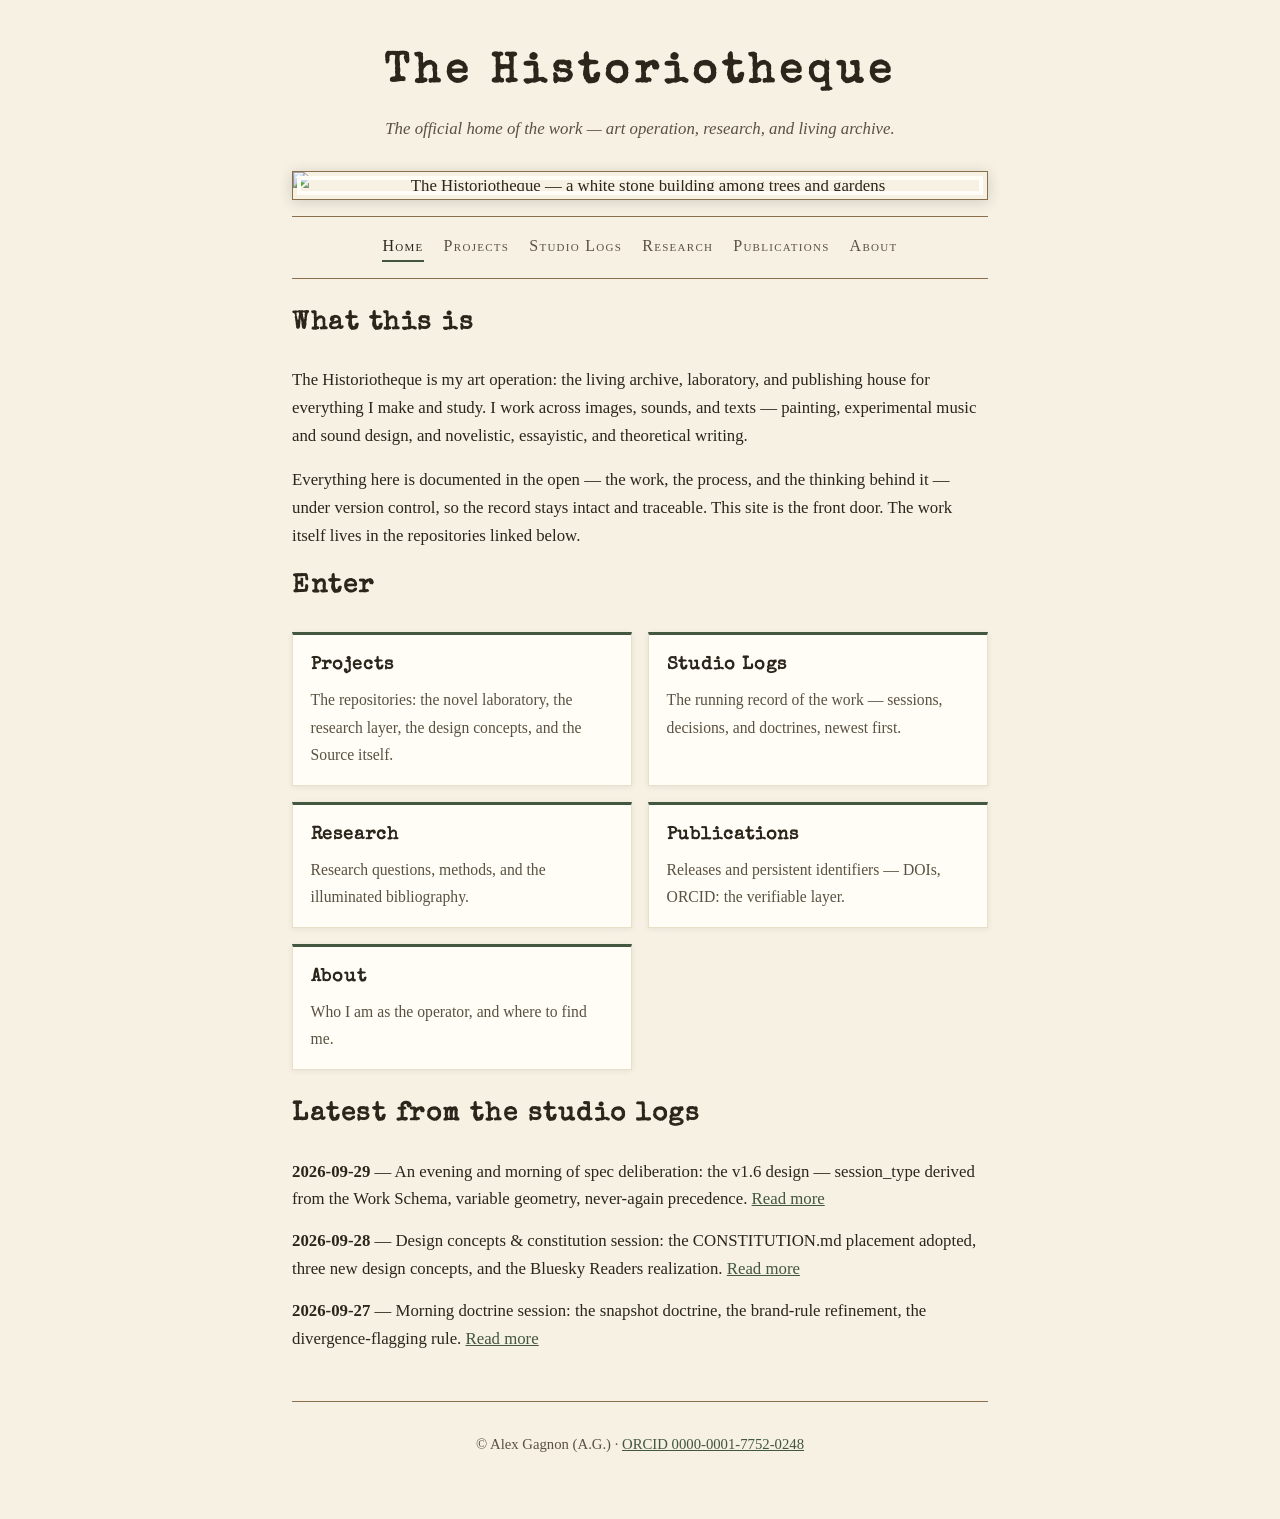
==== index.html @ 987bd459 "Launch the Historiotheque official website (GitHub Pages) Description: First version of the organiza" ====
<!DOCTYPE html>
<html lang="en">
<head>
<meta charset="utf-8">
<meta name="viewport" content="width=device-width, initial-scale=1">
<title>The Historiotheque — Official Home</title>
<meta name="description" content="The Historiotheque: the official home of the work — art operation, research, and living archive of interdisciplinary artist-researcher Alex Gagnon (A.G.).">
<link rel="stylesheet" href="css/style.css">
<link rel="preconnect" href="https://fonts.googleapis.com">
<link rel="preconnect" href="https://fonts.gstatic.com" crossorigin>
<link href="https://fonts.googleapis.com/css2?family=Special+Elite&display=swap" rel="stylesheet">
</head>
<body>
<div class="wrap">

<header class="site-header">
  <h1 class="site-title">The Historiotheque</h1>
  <p class="tagline">The official home of the work — art operation, research, and living archive.</p>
  <img class="hero" src="images/the-historiotheque-building.jpg" alt="The Historiotheque — a white stone building among trees and gardens">
</header>

<nav class="site-nav">
  <a href="index.html" class="active">Home</a>
  <a href="projects.html">Projects</a>
  <a href="studio-logs.html">Studio Logs</a>
  <a href="research.html">Research</a>
  <a href="publications.html">Publications</a>
  <a href="about.html">About</a>
</nav>

<main>
  <section>
    <h2>What this is</h2>
    <p>The Historiotheque is my art operation: the living archive, laboratory, and publishing house for everything I make and study. I work across images, sounds, and texts — painting, experimental music and sound design, and novelistic, essayistic, and theoretical writing.</p>
    <p>Everything here is documented in the open — the work, the process, and the thinking behind it — under version control, so the record stays intact and traceable. This site is the front door. The work itself lives in the repositories linked below.</p>
  </section>

  <section>
    <h2>Enter</h2>
    <div class="cards">
      <a class="card" href="projects.html"><strong>Projects</strong><span>The repositories: the novel laboratory, the research layer, the design concepts, and the Source itself.</span></a>
      <a class="card" href="studio-logs.html"><strong>Studio Logs</strong><span>The running record of the work — sessions, decisions, and doctrines, newest first.</span></a>
      <a class="card" href="research.html"><strong>Research</strong><span>Research questions, methods, and the illuminated bibliography.</span></a>
      <a class="card" href="publications.html"><strong>Publications</strong><span>Releases and persistent identifiers — DOIs, ORCID: the verifiable layer.</span></a>
      <a class="card" href="about.html"><strong>About</strong><span>Who I am as the operator, and where to find me.</span></a>
    </div>
  </section>

  <section>
    <h2>Latest from the studio logs</h2>
    <ul class="log-teasers">
      <li><strong>2026-09-29</strong> — An evening and morning of spec deliberation: the v1.6 design — session_type derived from the Work Schema, variable geometry, never-again precedence. <a href="studio-logs.html">Read more</a></li>
      <li><strong>2026-09-28</strong> — Design concepts &amp; constitution session: the CONSTITUTION.md placement adopted, three new design concepts, and the Bluesky Readers realization. <a href="studio-logs.html">Read more</a></li>
      <li><strong>2026-09-27</strong> — Morning doctrine session: the snapshot doctrine, the brand-rule refinement, the divergence-flagging rule. <a href="studio-logs.html">Read more</a></li>
    </ul>
  </section>
</main>

<footer class="site-footer">
  <p>© Alex Gagnon (A.G.) · <a href="https://orcid.org/0000-0001-7752-0248">ORCID 0000-0001-7752-0248</a></p>
</footer>

</div>
</body>
</html>
---- css/style.css ----
/* The Historiotheque — visual design harmonized with the header image:
   parchment background, stone tones, foliage green, letterpress type. */

:root {
  --parchment: #f6f1e3;
  --paper: #fffdf6;
  --stone: #e7dfc9;
  --ink: #2b251b;
  --ink-soft: #5a5142;
  --moss: #43563f;
  --clay: #8a6f4d;
}

* { box-sizing: border-box; }

body {
  margin: 0;
  background: var(--parchment);
  color: var(--ink);
  font-family: Georgia, 'Times New Roman', serif;
  font-size: 1.05rem;
  line-height: 1.65;
}

.wrap {
  max-width: 46rem;
  margin: 0 auto;
  padding: 0 1.25rem 3rem;
}

/* Header */

.site-header {
  text-align: center;
  padding: 2.5rem 0 1rem;
}

.site-title {
  font-family: 'Special Elite', 'Courier New', monospace;
  font-size: 2.6rem;
  letter-spacing: 0.12em;
  margin: 0 0 0.4rem;
  color: var(--ink);
}

.tagline {
  font-style: italic;
  color: var(--ink-soft);
  margin: 0 0 1.75rem;
}

.hero {
  display: block;
  width: 100%;
  height: auto;
  border: 1px solid var(--clay);
  outline: 4px solid var(--paper);
  outline-offset: -9px;
  box-shadow: 0 2px 14px rgba(43, 37, 27, 0.18);
}

/* Navigation */

.site-nav {
  display: flex;
  flex-wrap: wrap;
  justify-content: center;
  gap: 0.25rem 1.25rem;
  padding: 1rem 0;
  margin-bottom: 1.5rem;
  border-top: 1px solid var(--clay);
  border-bottom: 1px solid var(--clay);
}

.site-nav a {
  color: var(--ink-soft);
  text-decoration: none;
  font-variant: small-caps;
  letter-spacing: 0.08em;
  font-size: 1rem;
}

.site-nav a:hover { color: var(--moss); }

.site-nav a.active {
  color: var(--ink);
  border-bottom: 2px solid var(--moss);
}

/* Content */

main h2 {
  font-family: 'Special Elite', 'Courier New', monospace;
  letter-spacing: 0.06em;
  font-size: 1.6rem;
  margin-top: 0;
}

main h3 {
  font-size: 1.2rem;
  margin-top: 2rem;
  color: var(--moss);
}

a { color: var(--moss); }
a:hover { color: var(--ink); }

/* Project cards */

.cards {
  display: grid;
  grid-template-columns: 1fr;
  gap: 1rem;
  margin: 1.5rem 0;
}

@media (min-width: 40rem) {
  .cards { grid-template-columns: 1fr 1fr; }
}

.card {
  display: block;
  background: var(--paper);
  border: 1px solid var(--stone);
  border-top: 3px solid var(--moss);
  padding: 1rem 1.1rem;
  text-decoration: none;
  color: var(--ink);
  box-shadow: 0 1px 6px rgba(43, 37, 27, 0.08);
}

.card:hover { border-top-color: var(--clay); }

.card strong {
  display: block;
  font-family: 'Special Elite', 'Courier New', monospace;
  letter-spacing: 0.05em;
  font-size: 1.1rem;
  margin-bottom: 0.35rem;
  color: var(--ink);
}

.card span { color: var(--ink-soft); font-size: 0.98rem; }

/* Lists */

.log-list, .pub-list, .log-teasers {
  list-style: none;
  padding: 0;
}

.log-list li, .pub-list li {
  background: var(--paper);
  border: 1px solid var(--stone);
  border-left: 3px solid var(--moss);
  padding: 0.9rem 1.1rem;
  margin-bottom: 1rem;
}

.log-list li p, .pub-list li p { margin: 0.4rem 0 0; }

.log-teasers li { margin-bottom: 0.9rem; }

/* Footer */

.site-footer {
  margin-top: 3rem;
  padding-top: 1rem;
  border-top: 1px solid var(--clay);
  text-align: center;
  color: var(--ink-soft);
  font-size: 0.92rem;
}
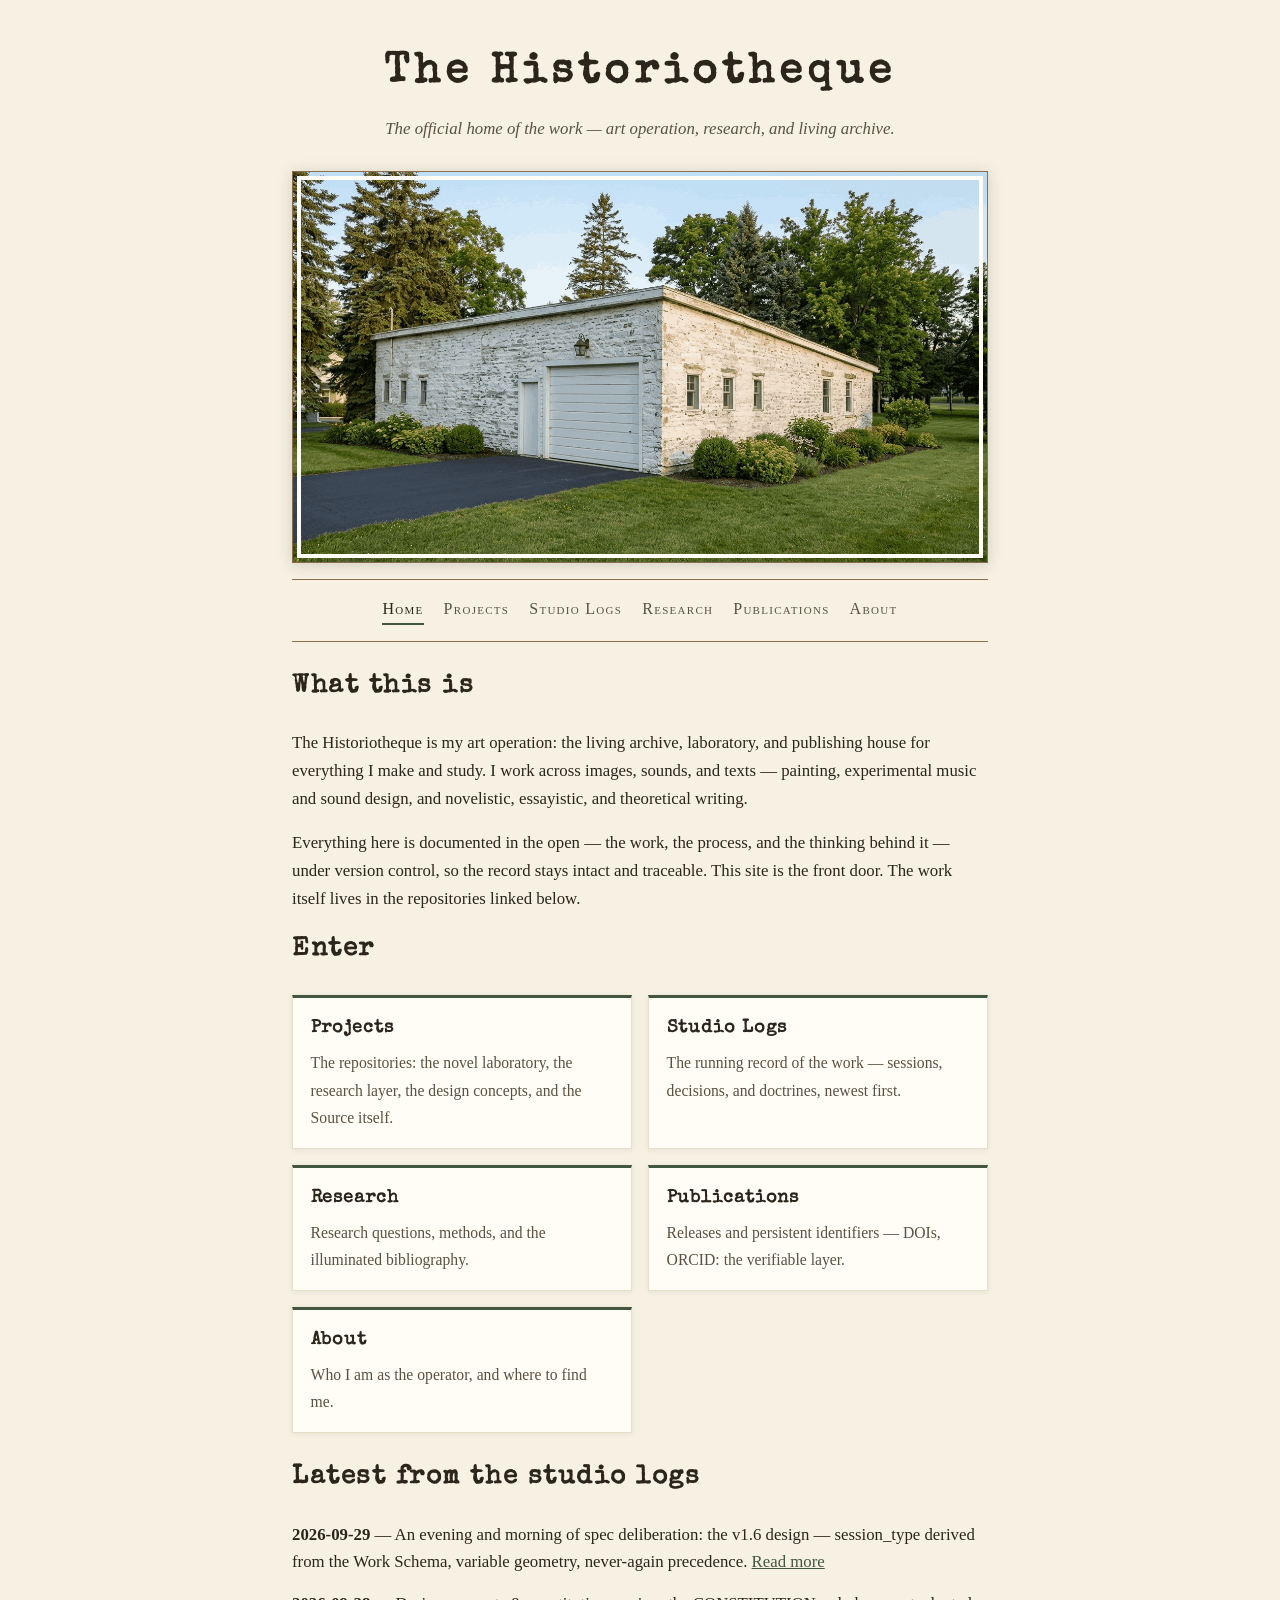
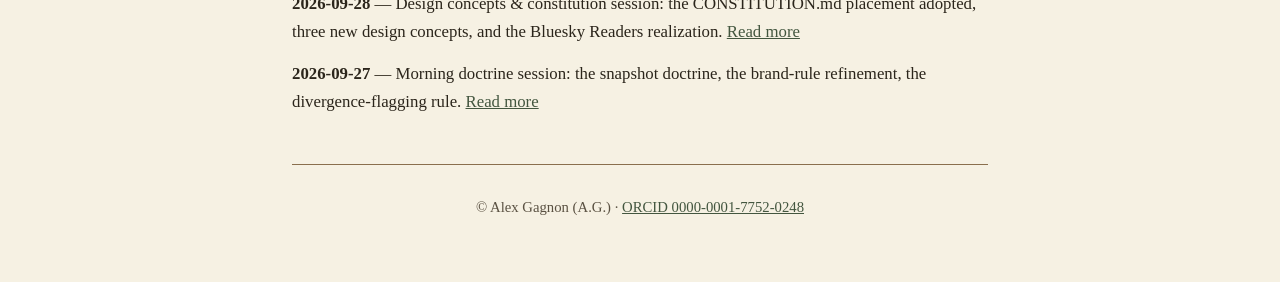
==== commit 7692ca7a: "Correct link to the-historiotheque-building.png image" ====
--- a/index.html
+++ b/index.html
@@ -16,7 +16,7 @@
 <header class="site-header">
   <h1 class="site-title">The Historiotheque</h1>
   <p class="tagline">The official home of the work — art operation, research, and living archive.</p>
-  <img class="hero" src="images/the-historiotheque-building.jpg" alt="The Historiotheque — a white stone building among trees and gardens">
+  <img class="hero" src="images/the-historiotheque-building.png" alt="The Historiotheque — a white stone building among trees and gardens">
 </header>
 
 <nav class="site-nav">
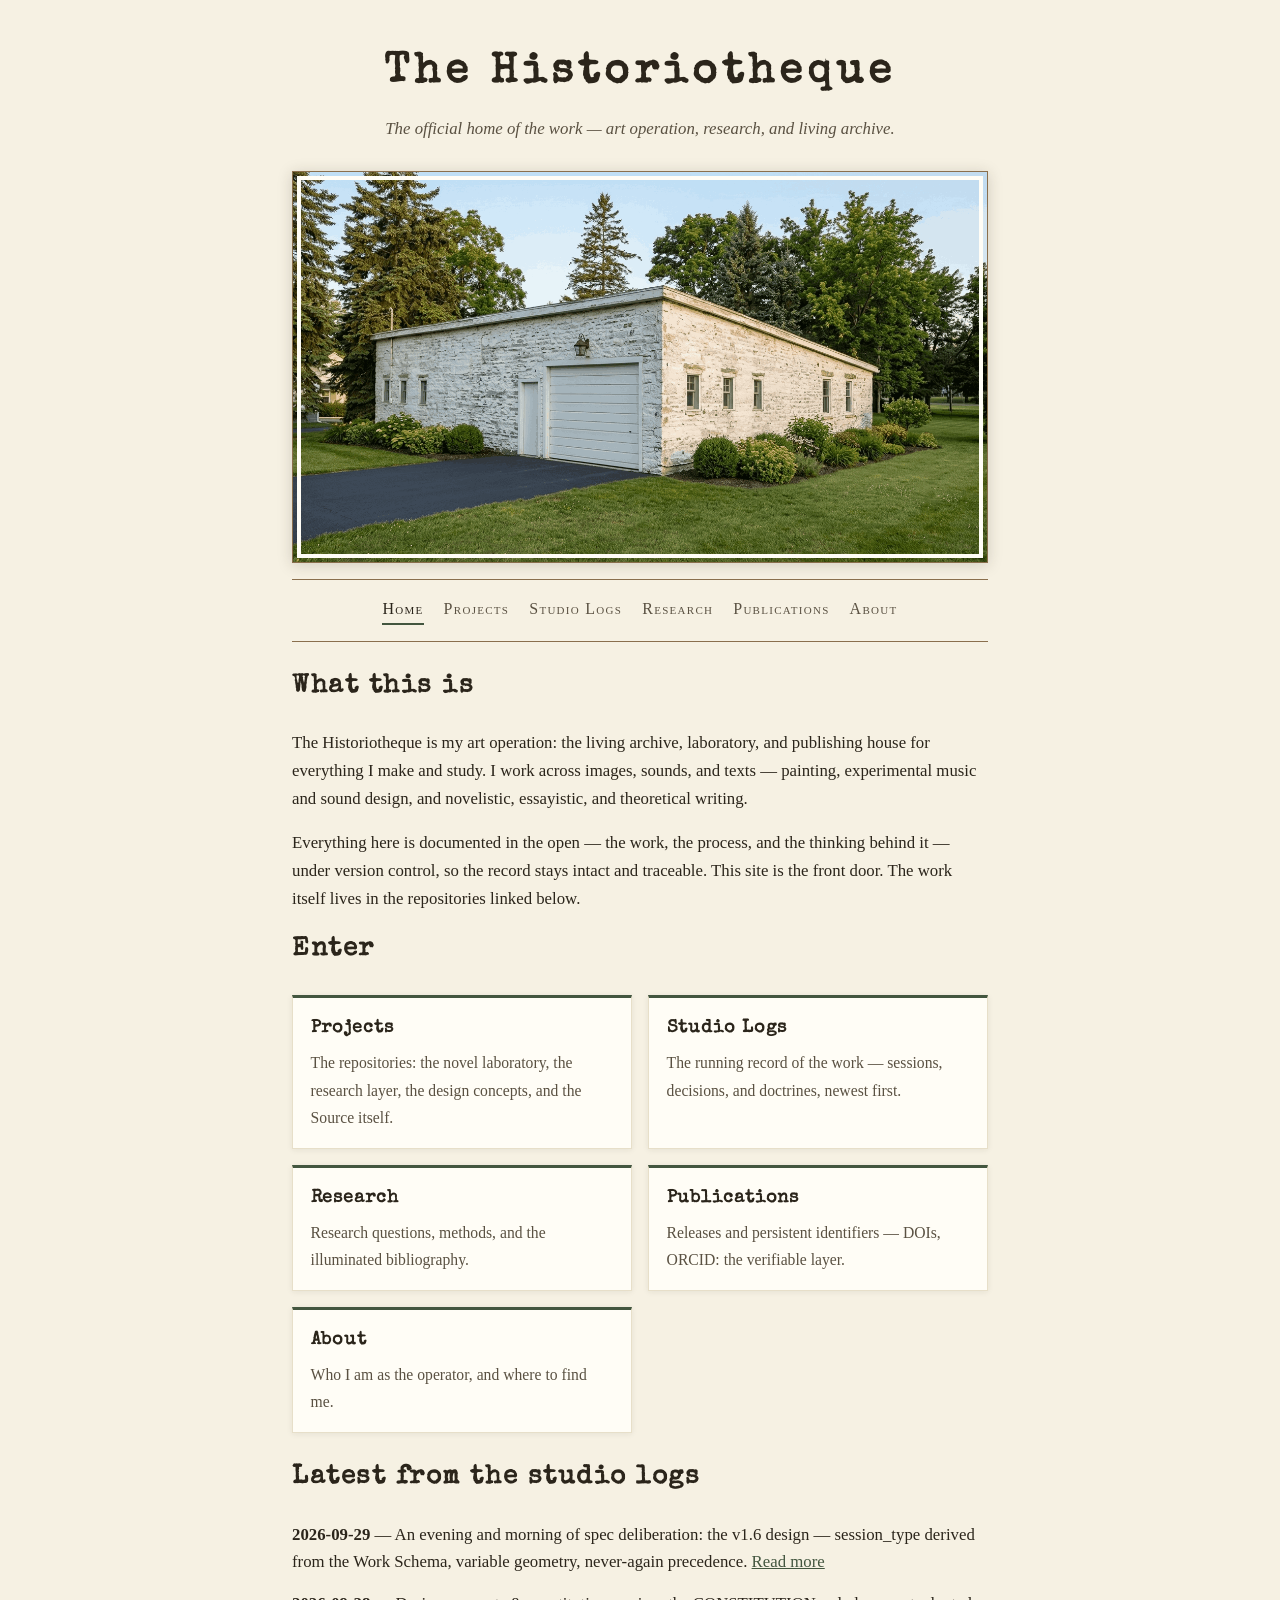
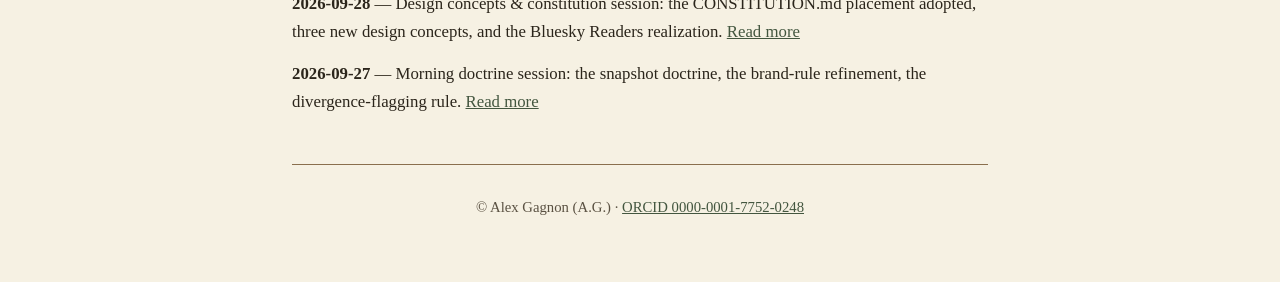
==== commit e9d51138: "Add social preview cards (Open Graph + Twitter) and the hero image - Open Graph and Twitter Card met" ====
--- a/index.html
+++ b/index.html
@@ -5,6 +5,17 @@
 <meta name="viewport" content="width=device-width, initial-scale=1">
 <title>The Historiotheque — Official Home</title>
 <meta name="description" content="The Historiotheque: the official home of the work — art operation, research, and living archive of interdisciplinary artist-researcher Alex Gagnon (A.G.).">
+<meta property="og:type" content="website">
+<meta property="og:site_name" content="The Historiotheque">
+<meta property="og:title" content="The Historiotheque — Official Home">
+<meta property="og:description" content="The Historiotheque: the official home of the work — art operation, research, and living archive of interdisciplinary artist-researcher Alex Gagnon (A.G.).">
+<meta property="og:url" content="https://historiotheque.ca/">
+<meta property="og:image" content="https://historiotheque.ca/images/the-historiotheque-building.png">
+<meta property="og:image:alt" content="The Historiotheque — a white stone building among trees and gardens">
+<meta name="twitter:card" content="summary_large_image">
+<meta name="twitter:title" content="The Historiotheque — Official Home">
+<meta name="twitter:description" content="The Historiotheque: the official home of the work — art operation, research, and living archive of interdisciplinary artist-researcher Alex Gagnon (A.G.).">
+<meta name="twitter:image" content="https://historiotheque.ca/images/the-historiotheque-building.png">
 <link rel="stylesheet" href="css/style.css">
 <link rel="preconnect" href="https://fonts.googleapis.com">
 <link rel="preconnect" href="https://fonts.gstatic.com" crossorigin>
